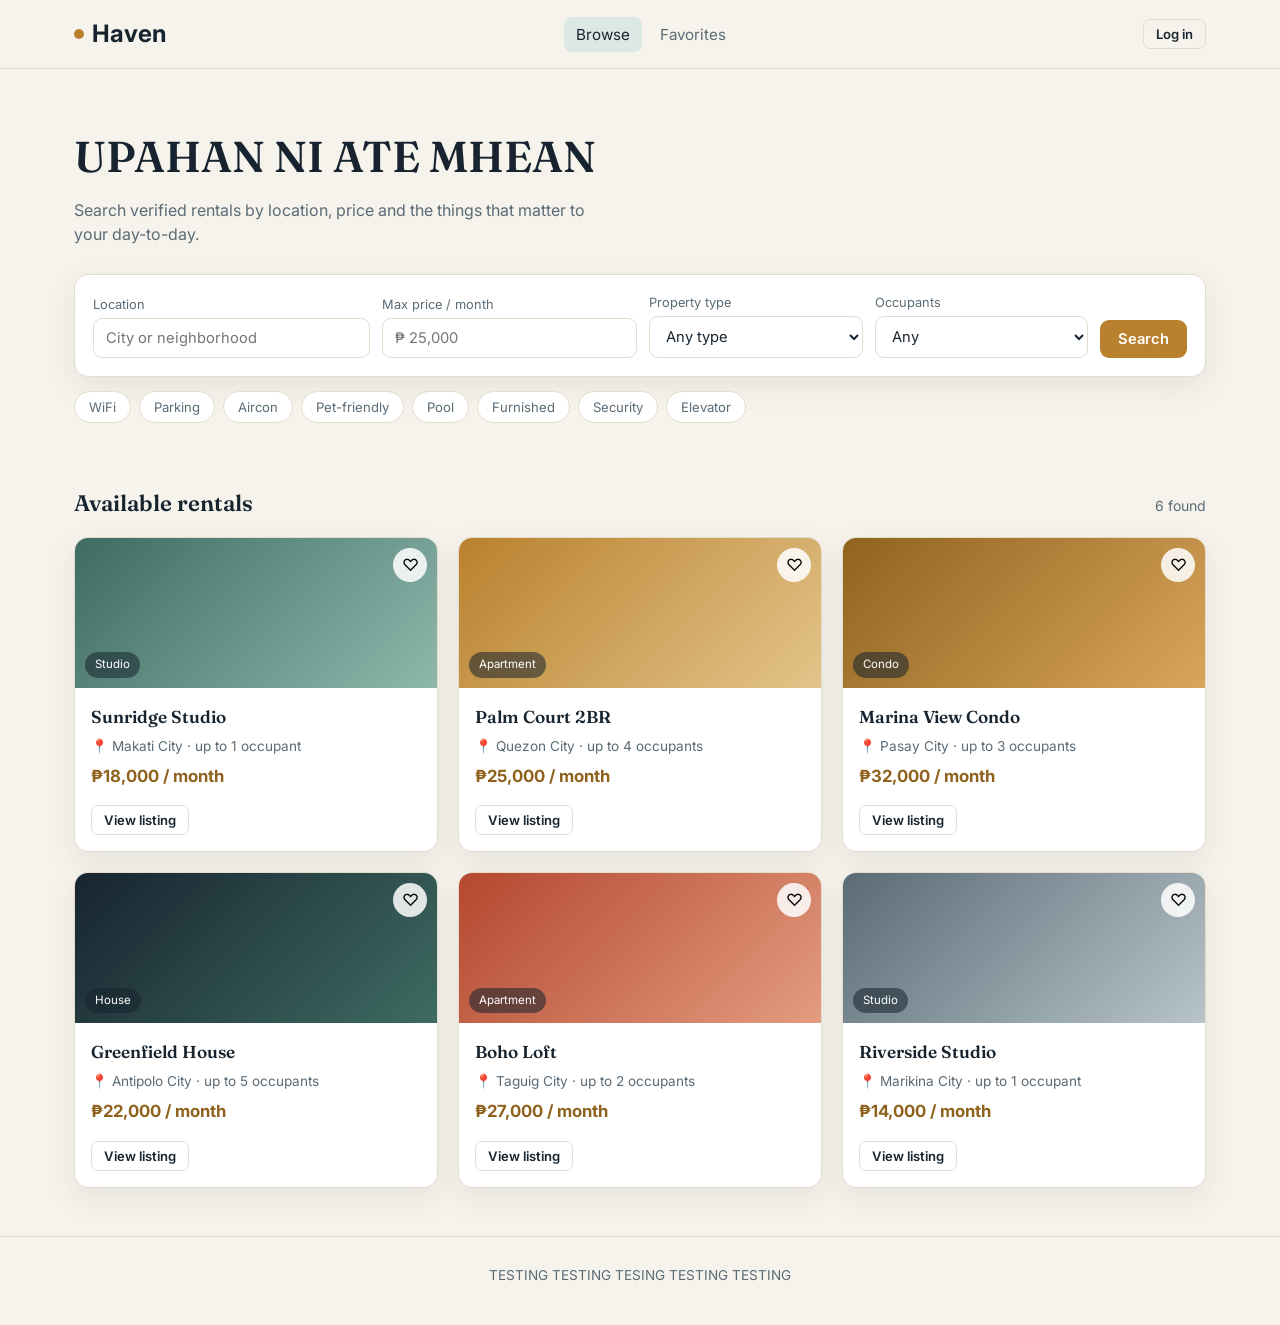
==== project/index.html @ 86df053f "Add files via upload" ====
<!DOCTYPE html>
<html lang="en">
<head>
<meta charset="UTF-8">
<meta name="viewport" content="width=device-width, initial-scale=1, viewport-fit=cover">
<title>TESTING — Find your next place</title>
<link rel="preconnect" href="https://fonts.googleapis.com">
<link href="https://fonts.googleapis.com/css2?family=Fraunces:opsz,wght@9..144,400;9..144,600;9..144,700&family=Inter:wght@400;500;600;700&display=swap" rel="stylesheet">
<link rel="stylesheet" href="style.css">
</head>
<body>

<nav>
  <div class="navbar">
    <div class="logo"><span class="dot"></span> Haven</div>
    <div class="navlinks">
      <button class="active" data-view="browse">Browse</button>
      <button data-view="favorites">Favorites</button>
    </div>
    <div style="display:flex;gap:8px;align-items:center">
      <span id="whoami" style="font-size:.85rem;color:var(--ink-soft)"></span>
      <button class="btn btn-ghost btn-sm" id="authBtn">Log in</button>
    </div>
  </div>
</nav>

<main>
  <!-- BROWSE VIEW -->
  <section id="view-browse">
    <div class="wrap">
      <div class="hero">
        <h1>UPAHAN NI ATE MHEAN</h1>
        <p>Search verified rentals by location, price and the things that matter to your day-to-day.</p>
        <div class="searchbar">
          <div class="field"><label>Location</label><input id="f-location" placeholder="City or neighborhood"></div>
          <div class="field"><label>Max price / month</label><input id="f-price" type="number" placeholder="₱ 25,000"></div>
          <div class="field"><label>Property type</label>
            <select id="f-type"><option value="">Any type</option><option>Apartment</option><option>Condo</option><option>Studio</option><option>House</option></select>
          </div>
          <div class="field"><label>Occupants</label>
            <select id="f-occ"><option value="">Any</option><option value="1">1</option><option value="2">2</option><option value="3">3</option><option value="4">4+</option></select>
          </div>
          <button class="btn btn-brass" id="searchBtn">Search</button>
        </div>
        <div class="amenity-row" id="amenityRow"></div>
      </div>
      <div class="section-head"><h2 id="listHeading">Available rentals</h2><span class="count" id="listCount"></span></div>
      <div class="grid" id="grid"></div>
    </div>
  </section>

  <!-- FAVORITES VIEW -->
  <section id="view-favorites" style="display:none">
    <div class="wrap">
      <div class="section-head" style="margin-top:32px"><h2>Your saved properties</h2><span class="count" id="favCount"></span></div>
      <div class="grid" id="favGrid"></div>
    </div>
  </section>

  <!-- Property owner submission and admin dashboard come in a later phase -->
</main>

<footer>TESTING TESTING TESING TESTING TESTING</footer>

<!-- AUTH MODAL -->
<div class="overlay" id="authOverlay">
  <div class="modal">
    <button class="modal-close" onclick="closeModal('authOverlay')">✕</button>
    <div class="tabs"><button class="active" data-tab="login">Log in</button><button data-tab="register">Register</button></div>
    <form id="loginForm">
      <div class="field" style="margin-bottom:12px"><label>Email</label><input required type="email" id="l-email"></div>
      <div class="field" style="margin-bottom:12px"><label>Password</label><input required type="password" id="l-pass"></div>
      <button class="btn btn-brass" style="width:100%" type="submit">Log in</button>
    </form>
    <form id="registerForm" style="display:none">
      <div class="formgrid">
        <div class="full"><label>Full name</label><input required id="r-name"></div>
        <div><label>Email</label><input required type="email" id="r-email"></div>
        <div><label>Mobile number</label><input required id="r-mobile"></div>
        <div class="full"><label>Password</label><input required type="password" id="r-pass"></div>
      </div>
      <button class="btn btn-brass" style="width:100%;margin-top:14px" type="submit">Create account</button>
    </form>
  </div>
</div>

<!-- PROPERTY DETAIL MODAL -->
<div class="overlay" id="detailOverlay">
  <div class="modal wide" id="detailBody"></div>
</div>

<!-- INQUIRY MODAL -->
<div class="overlay" id="inquiryOverlay">
  <div class="modal">
    <button class="modal-close" onclick="closeModal('inquiryOverlay')">✕</button>
    <h3>Send an inquiry</h3>
    <form id="inquiryForm">
      <input type="hidden" id="inq-pid">
      <div style="margin-bottom:12px"><label>Your name</label><input required id="inq-name"></div>
      <div style="margin-bottom:12px"><label>Your email</label><input required type="email" id="inq-email"></div>
      <div style="margin-bottom:12px"><label>Message</label><textarea required id="inq-msg" rows="3" placeholder="I'd like to schedule a visit..."></textarea></div>
      <button class="btn btn-brass" style="width:100%" type="submit">Send inquiry</button>
    </form>
  </div>
</div>

<!-- REPORT MODAL -->
<div class="overlay" id="reportOverlay">
  <div class="modal">
    <button class="modal-close" onclick="closeModal('reportOverlay')">✕</button>
    <h3>Report this listing</h3>
    <form id="reportForm">
      <input type="hidden" id="rep-pid">
      <div style="margin-bottom:12px"><label>Reason</label>
        <select id="rep-reason" style="width:100%"><option>Suspicious / likely scam</option><option>Inaccurate information</option><option>Outdated / already rented</option><option>Other</option></select>
      </div>
      <div style="margin-bottom:12px"><label>Details</label><textarea id="rep-details" rows="3"></textarea></div>
      <button class="btn btn-danger" style="width:100%" type="submit">Submit report</button>
    </form>
  </div>
</div>

<div class="toast" id="toast"></div>

<script src="script.js"></script>
</body>
</html>
---- project/style.css ----
:root{
  --ink:#17242F; --ink-soft:#5B6B76; --paper:#F6F3EC; --card:#FFFFFF;
  --line:#E4DDCC; --brass:#B9812E; --brass-dark:#8F631E; --teal:#3E6B62; --teal-soft:#DCE8E4;
  --danger:#B4482F; --radius:14px; --shadow:0 10px 30px rgba(23,36,47,.08);
  font-size:16px;
  padding-top:env(safe-area-inset-top,0px); padding-bottom:env(safe-area-inset-bottom,0px);
}
:root:not([data-theme="light"]){}
@media (prefers-color-scheme:dark){
  :root:not([data-theme="light"]){
    --ink:#EDE8DD; --ink-soft:#A9B3B8; --paper:#141A1F; --card:#1C242B;
    --line:#2A343B; --teal-soft:#22302C;
  }
}
:root[data-theme="dark"]{
  --ink:#EDE8DD; --ink-soft:#A9B3B8; --paper:#141A1F; --card:#1C242B;
  --line:#2A343B; --teal-soft:#22302C;
}
*{box-sizing:border-box;}
html{scroll-padding-top:env(safe-area-inset-top,0px);}
body{margin:0;background:var(--paper);color:var(--ink);font-family:'Inter',sans-serif;line-height:1.5;}
h1,h2,h3,.serif{font-family:'Fraunces',serif;}
img,svg{max-width:100%;}
.wrap{max-width:1180px;margin:0 auto;padding:0 24px;}
a{color:inherit;}
button{font-family:inherit;cursor:pointer;}

/* NAV */
nav{position:sticky;top:0;z-index:40;background:var(--paper);border-bottom:1px solid var(--line);
  padding-top:env(safe-area-inset-top,0px);}
.navbar{display:flex;align-items:center;justify-content:space-between;padding:16px 24px;max-width:1180px;margin:0 auto;gap:16px;}
.logo{font-size:1.5rem;font-weight:700;display:flex;align-items:center;gap:8px;}
.logo .dot{width:10px;height:10px;border-radius:50%;background:var(--brass);}
.navlinks{display:flex;gap:6px;align-items:center;flex-wrap:wrap;}
.navlinks button{background:none;border:none;color:var(--ink-soft);font-size:.95rem;padding:8px 12px;border-radius:8px;}
.navlinks button.active,.navlinks button:hover{background:var(--teal-soft);color:var(--ink);}
.btn{border:none;border-radius:9px;padding:10px 18px;font-weight:600;font-size:.92rem;}
.btn-brass{background:var(--brass);color:#fff;}
.btn-brass:hover{background:var(--brass-dark);}
.btn-ghost{background:transparent;border:1px solid var(--line);color:var(--ink);}
.btn-teal{background:var(--teal);color:#fff;}
.btn-danger{background:var(--danger);color:#fff;}
.btn-sm{padding:6px 12px;font-size:.82rem;border-radius:7px;}
select,input,textarea{font-family:inherit;border:1px solid var(--line);background:var(--card);color:var(--ink);
  border-radius:9px;padding:10px 12px;font-size:.92rem;}
input:focus,select:focus,textarea:focus,button:focus-visible{outline:2px solid var(--brass);outline-offset:1px;}
label{font-size:.8rem;color:var(--ink-soft);display:block;margin-bottom:4px;}

/* HERO */
.hero{padding:56px 0 28px;}
.hero h1{font-size:clamp(1.8rem,4vw,2.7rem);font-weight:600;max-width:640px;margin:0 0 8px;}
.hero p{color:var(--ink-soft);max-width:520px;margin:0 0 28px;}
.searchbar{background:var(--card);border:1px solid var(--line);border-radius:var(--radius);padding:18px;
  box-shadow:var(--shadow);display:grid;grid-template-columns:1.3fr 1fr 1fr 1fr auto;gap:12px;align-items:end;}
.searchbar .field{display:flex;flex-direction:column;}
@media(max-width:880px){.searchbar{grid-template-columns:1fr 1fr;}}
.amenity-row{display:flex;flex-wrap:wrap;gap:8px;margin-top:14px;}
.chip{border:1px solid var(--line);background:var(--card);border-radius:20px;padding:7px 14px;font-size:.82rem;color:var(--ink-soft);}
.chip.on{background:var(--teal);color:#fff;border-color:var(--teal);}

/* LISTINGS */
.section-head{display:flex;justify-content:space-between;align-items:baseline;margin:36px 0 16px;flex-wrap:wrap;gap:8px;}
.section-head h2{font-size:1.4rem;font-weight:600;margin:0;}
.count{color:var(--ink-soft);font-size:.88rem;}
.grid{display:grid;grid-template-columns:repeat(auto-fill,minmax(270px,1fr));gap:20px;padding-bottom:48px;}
.card{background:var(--card);border:1px solid var(--line);border-radius:var(--radius);overflow:hidden;
  box-shadow:var(--shadow);display:flex;flex-direction:column;transition:transform .15s ease;}
.card:hover{transform:translateY(-3px);}
.photo{height:150px;position:relative;display:flex;align-items:flex-end;padding:10px;}
.photo .type-badge{background:rgba(23,36,47,.55);color:#fff;font-size:.72rem;padding:4px 10px;border-radius:20px;}
.fav-btn{position:absolute;top:10px;right:10px;background:rgba(255,255,255,.85);border:none;border-radius:50%;
  width:34px;height:34px;display:flex;align-items:center;justify-content:center;font-size:1.05rem;}
.fav-btn.saved{color:var(--danger);}
.card-body{padding:16px;display:flex;flex-direction:column;gap:6px;flex:1;}
.card-body h3{margin:0;font-size:1.08rem;font-weight:600;}
.loc{color:var(--ink-soft);font-size:.85rem;}
.price{font-weight:700;color:var(--brass-dark);font-size:1.05rem;margin-top:2px;}
.card-foot{display:flex;justify-content:space-between;align-items:center;margin-top:auto;padding-top:10px;}
.pending-tag{background:#F4E4CB;color:#8F631E;font-size:.72rem;padding:3px 9px;border-radius:20px;}
.empty{padding:60px 20px;text-align:center;color:var(--ink-soft);}

/* MODALS */
.overlay{position:fixed;inset:0;background:rgba(23,36,47,.5);display:none;align-items:center;justify-content:center;
  z-index:100;padding:20px;overflow-y:auto;}
.overlay.show{display:flex;}
.modal{background:var(--card);border-radius:var(--radius);max-width:640px;width:100%;max-height:88vh;overflow-y:auto;
  padding:28px;position:relative;margin:auto;}
.modal.wide{max-width:800px;}
.modal-close{position:absolute;top:16px;right:16px;background:var(--teal-soft);border:none;border-radius:50%;
  width:32px;height:32px;font-size:1rem;}
.tabs{display:flex;gap:6px;border-bottom:1px solid var(--line);margin-bottom:18px;}
.tabs button{background:none;border:none;padding:9px 4px;margin-right:16px;color:var(--ink-soft);border-bottom:2px solid transparent;font-weight:600;}
.tabs button.active{color:var(--ink);border-color:var(--brass);}
.formgrid{display:grid;grid-template-columns:1fr 1fr;gap:12px;}
.formgrid .full{grid-column:1/-1;}
@media(max-width:520px){.formgrid{grid-template-columns:1fr;}}
.detail-photo{height:220px;border-radius:var(--radius);margin-bottom:16px;}
.pillrow{display:flex;flex-wrap:wrap;gap:8px;margin:10px 0;}
.pill{background:var(--teal-soft);color:var(--teal);font-size:.8rem;padding:5px 12px;border-radius:20px;}
.mapbox{border-radius:var(--radius);overflow:hidden;border:1px solid var(--line);margin:14px 0;}
.toast{position:fixed;bottom:20px;left:50%;transform:translateX(-50%);background:var(--ink);color:var(--paper);
  padding:12px 20px;border-radius:9px;font-size:.9rem;z-index:200;display:none;box-shadow:var(--shadow);}
.toast.show{display:block;}
footer{border-top:1px solid var(--line);padding:28px 24px 40px;color:var(--ink-soft);font-size:.85rem;text-align:center;}
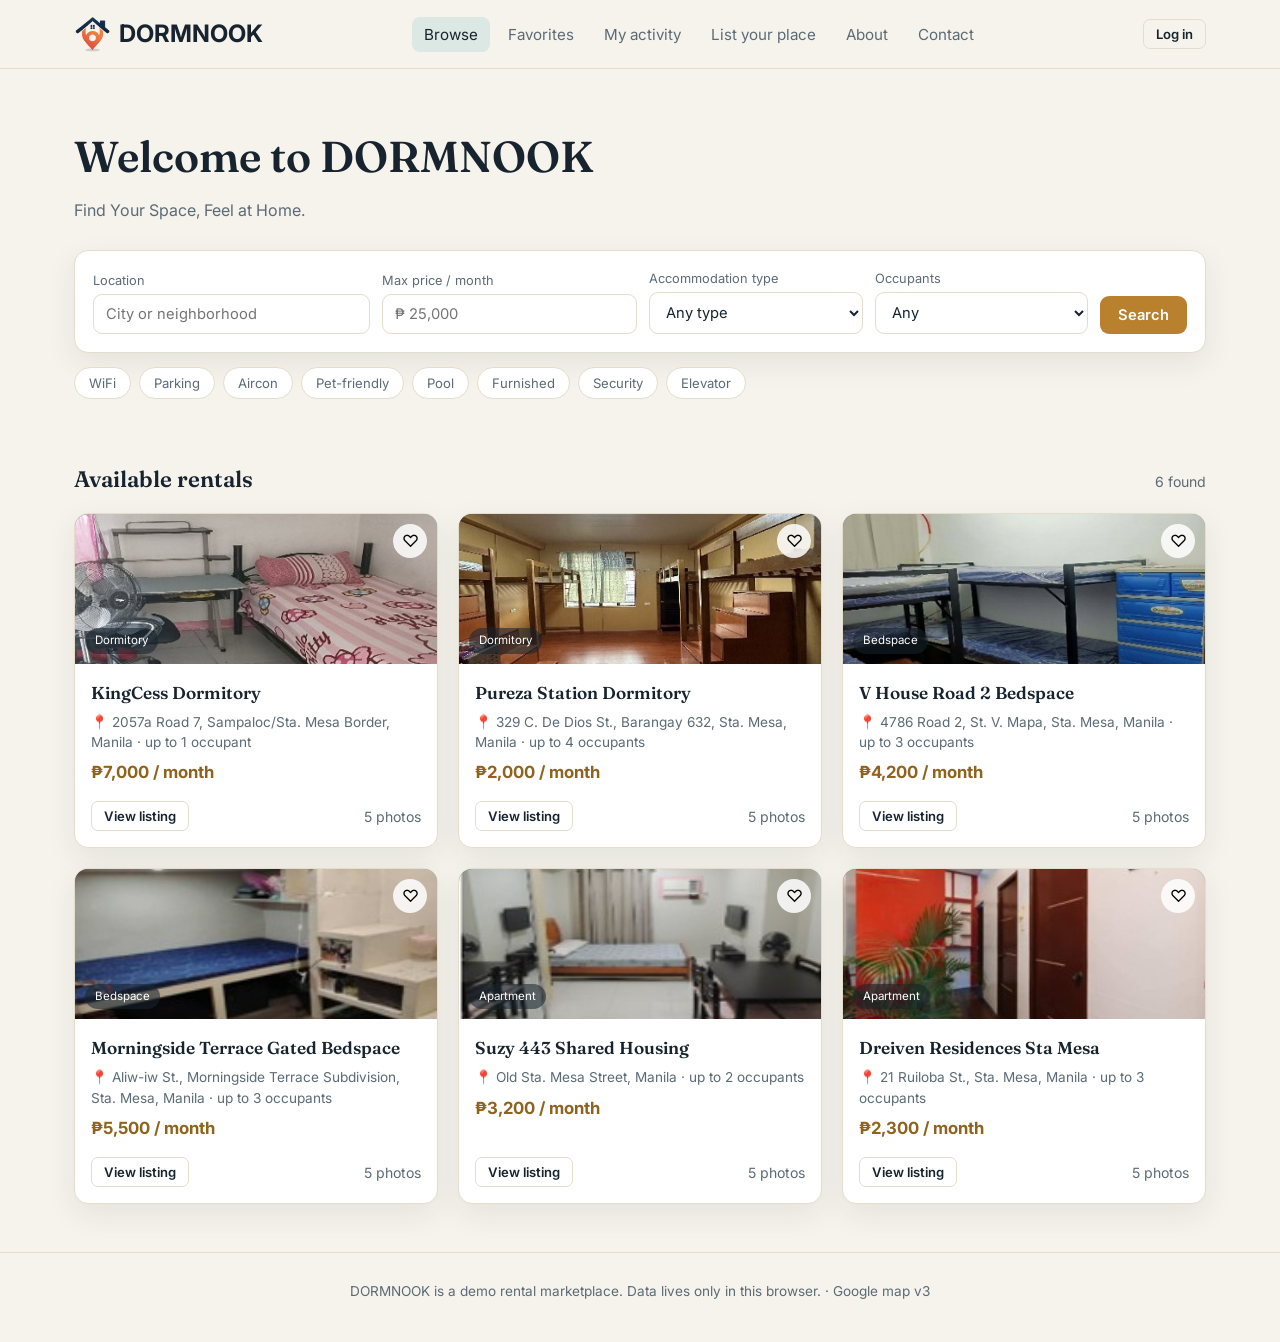
==== commit f65518b4: "Add files via upload" ====
--- a/project/index.html
+++ b/project/index.html
@@ -3,7 +3,7 @@
 <head>
 <meta charset="UTF-8">
 <meta name="viewport" content="width=device-width, initial-scale=1, viewport-fit=cover">
-<title>TESTING — Find your next place</title>
+<title>DormNook — Find Your Space, Feel at Home.</title>
 <link rel="preconnect" href="https://fonts.googleapis.com">
 <link href="https://fonts.googleapis.com/css2?family=Fraunces:opsz,wght@9..144,400;9..144,600;9..144,700&family=Inter:wght@400;500;600;700&display=swap" rel="stylesheet">
 <link rel="stylesheet" href="style.css">
@@ -12,10 +12,11 @@
 
 <nav>
   <div class="navbar">
-    <div class="logo"><span class="dot"></span> Haven</div>
+    <div class="logo"><img src="images/logoo.png" alt=""> DORMNOOK</div>
     <div class="navlinks">
       <button class="active" data-view="browse">Browse</button>
       <button data-view="favorites">Favorites</button>
+      <button data-view="activity">My activity</button>
     </div>
     <div style="display:flex;gap:8px;align-items:center">
       <span id="whoami" style="font-size:.85rem;color:var(--ink-soft)"></span>
@@ -29,13 +30,13 @@
   <section id="view-browse">
     <div class="wrap">
       <div class="hero">
-        <h1>UPAHAN NI ATE MHEAN</h1>
-        <p>Search verified rentals by location, price and the things that matter to your day-to-day.</p>
+        <h1>Welcome to DORMNOOK</h1>
+        <p>Find Your Space, Feel at Home.</p>
         <div class="searchbar">
           <div class="field"><label>Location</label><input id="f-location" placeholder="City or neighborhood"></div>
           <div class="field"><label>Max price / month</label><input id="f-price" type="number" placeholder="₱ 25,000"></div>
           <div class="field"><label>Property type</label>
-            <select id="f-type"><option value="">Any type</option><option>Apartment</option><option>Condo</option><option>Studio</option><option>House</option></select>
+            <select id="f-type"><option value="">Any type</option><option>Apartment</option><option>Condo</option><option>Studio</option><option>House</option><option>Dorm</option></select>
           </div>
           <div class="field"><label>Occupants</label>
             <select id="f-occ"><option value="">Any</option><option value="1">1</option><option value="2">2</option><option value="3">3</option><option value="4">4+</option></select>
@@ -57,10 +58,16 @@
     </div>
   </section>
 
+  <section id="view-activity" style="display:none">
+    <div class="wrap" style="padding-top:32px;padding-bottom:48px;max-width:820px">
+      <h2 style="margin:0">My activity</h2>
+      <div id="activityBox"></div>
+    </div>
+  </section>
   <!-- Property owner submission and admin dashboard come in a later phase -->
 </main>
 
-<footer>TESTING TESTING TESING TESTING TESTING</footer>
+<footer>DORMNOOK is a demo rental marketplace. Data lives only in this browser.</footer>
 
 <!-- AUTH MODAL -->
 <div class="overlay" id="authOverlay">
@@ -76,8 +83,8 @@
       <div class="formgrid">
         <div class="full"><label>Full name</label><input required id="r-name"></div>
         <div><label>Email</label><input required type="email" id="r-email"></div>
-        <div><label>Mobile number</label><input required id="r-mobile"></div>
-        <div class="full"><label>Password</label><input required type="password" id="r-pass"></div>
+        <div><label>Mobile number</label><input required id="r-mobile" placeholder="09171234567" inputmode="tel"></div>
+        <div class="full"><label>Password</label><input required type="password" id="r-pass" minlength="6" placeholder="At least 6 characters"></div>
       </div>
       <button class="btn btn-brass" style="width:100%;margin-top:14px" type="submit">Create account</button>
     </form>
@@ -120,8 +127,28 @@
   </div>
 </div>
 
+<div class="overlay" id="visitOverlay"><div class="modal">
+  <button class="modal-close" onclick="closeModal('visitOverlay')">✕</button><h3>Schedule a visit</h3>
+  <form id="visitForm"><input type="hidden" id="vis-pid">
+    <div class="formgrid"><div><label>Date</label><input required type="date" id="vis-date"></div>
+    <div><label>Time</label><select id="vis-time"><option>9:00 AM</option><option>11:00 AM</option><option>1:00 PM</option><option>3:00 PM</option><option>5:00 PM</option></select></div></div>
+    <button class="btn btn-teal" style="width:100%;margin-top:14px" type="submit">Request visit</button></form></div></div>
+
+<div class="overlay" id="agreementOverlay"><div class="modal">
+  <button class="modal-close" onclick="closeModal('agreementOverlay')">✕</button><h3>Rental agreement</h3>
+  <div class="pill" style="display:block;border-radius:10px;padding:12px;margin-bottom:14px" id="agr-summary"></div>
+  <form id="agreementForm"><input type="hidden" id="agr-vid">
+    <div class="formgrid"><div><label>Move-in date</label><input required type="date" id="agr-move"></div>
+    <div><label>Lease term</label><select id="agr-term"><option value="6">6 months</option><option value="12" selected>12 months</option><option value="24">24 months</option></select></div></div>
+    <label style="display:flex;gap:8px;margin:14px 0;color:var(--ink)"><input required type="checkbox" style="margin-top:3px"> I have visited the property and agree to the listed rent and house rules.</label>
+    <button class="btn btn-brass" style="width:100%" type="submit">Submit agreement</button></form></div></div>
+
 <div class="toast" id="toast"></div>
 
-<script src="script.js"></script>
+<script src="data.js"></script>
+<script src="app.js"></script>
+<script src="admin.js"></script>
+<script src="pages.js"></script>
+<script src="paper.js"></script>
 </body>
-</html>
+</html>
--- a/project/style.css
+++ b/project/style.css
@@ -102,3 +102,28 @@
   padding:12px 20px;border-radius:9px;font-size:.9rem;z-index:200;display:none;box-shadow:var(--shadow);}
 .toast.show{display:block;}
 footer{border-top:1px solid var(--line);padding:28px 24px 40px;color:var(--ink-soft);font-size:.85rem;text-align:center;}
+
+/* gallery, map, activity */
+.photo img,.g-main img{position:absolute;inset:0;width:100%;height:100%;object-fit:cover}
+.photo>*{position:relative;z-index:1}.photo .fav-btn{position:absolute;z-index:2}
+.gallery{margin-bottom:16px}
+.g-main{position:relative;height:300px;border-radius:var(--radius);overflow:hidden;background:linear-gradient(135deg,#3E6B62,#8FB8AC)}
+.g-nav{position:absolute;top:50%;transform:translateY(-50%);z-index:2;border:none;background:rgba(255,255,255,.88);color:#17242F;width:38px;height:38px;border-radius:50%;font-size:1.3rem}
+.g-nav.prev{left:10px}.g-nav.next{right:10px}
+.g-count{position:absolute;bottom:10px;right:12px;z-index:2;background:rgba(23,36,47,.65);color:#fff;font-size:.75rem;padding:3px 10px;border-radius:20px}
+.g-thumbs{display:flex;gap:8px;margin-top:8px;overflow-x:auto;padding-bottom:4px}
+.g-thumbs div{flex:0 0 76px;height:56px;border-radius:8px;overflow:hidden;opacity:.6;cursor:pointer;background:var(--teal-soft);position:relative;border:2px solid transparent}
+.g-thumbs div.on{opacity:1;border-color:var(--brass)}
+.g-thumbs img{width:100%;height:100%;object-fit:cover}
+#map{height:240px;border-radius:var(--radius);border:1px solid var(--line);margin:8px 0 14px}
+.sub{font-size:1rem;margin:16px 0 4px}.muted{color:var(--ink-soft);font-size:.9rem}
+.lm{list-style:none;padding:0;margin:6px 0;display:grid;gap:6px;font-size:.9rem;color:var(--ink-soft)}
+.actions{display:flex;gap:10px;flex-wrap:wrap;margin-top:18px}.actions a{text-decoration:none;display:inline-block}
+.act-item{border:1px solid var(--line);background:var(--card);border-radius:var(--radius);padding:14px 16px;margin-bottom:10px;display:flex;justify-content:space-between;gap:12px;align-items:center;flex-wrap:wrap}
+.status{background:var(--teal-soft);color:var(--teal);font-size:.75rem;padding:3px 10px;border-radius:20px}
+
+/* close button always visible above the gallery, and stays put while scrolling */
+.modal-close{position:sticky;top:0;float:right;z-index:10;margin:-12px -12px 0 8px;background:#fff;color:#17242F;
+  box-shadow:0 2px 8px rgba(23,36,47,.35);width:36px;height:36px;font-size:1.1rem;font-weight:700;line-height:1}
+.modal-close:hover{background:var(--brass);color:#fff}
+.logo img{height:36px;width:auto;display:block}
